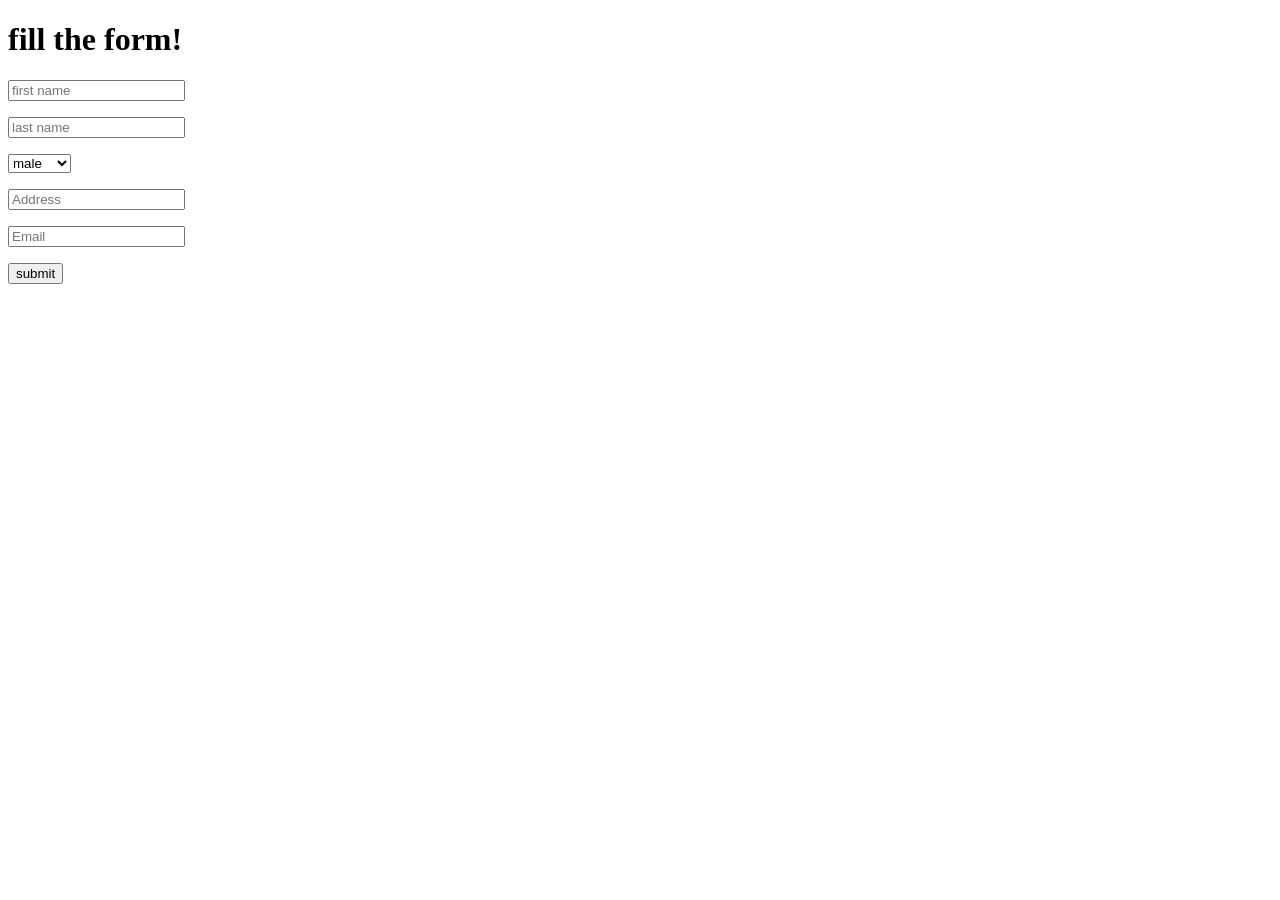
==== home.html @ 34be133c "Add files via upload" ====
<!DOCTYPE html>
<html lang="en">
<head>
    <meta charset="UTF-8">
    <meta name="viewport" content="width=device-width, initial-scale=1.0">
    <title>myweb</title>
    <link rel="stylesheet" href="home.css">
</head>
<body>
    <h1>fill the form!</h1>
    <div class="box">

        <p><input type="text" placeholder="first name"></p>

        <p><input type="text" placeholder="last name"></p>

    
        <p><select><option value="male">male</option><option value="female">female</option></select></p>

        <p><input type="text" placeholder="Address"></p>

        <p><input type="text" placeholder="Email"></p>

        <button>submit</button>

    </div>
</body>
</html>
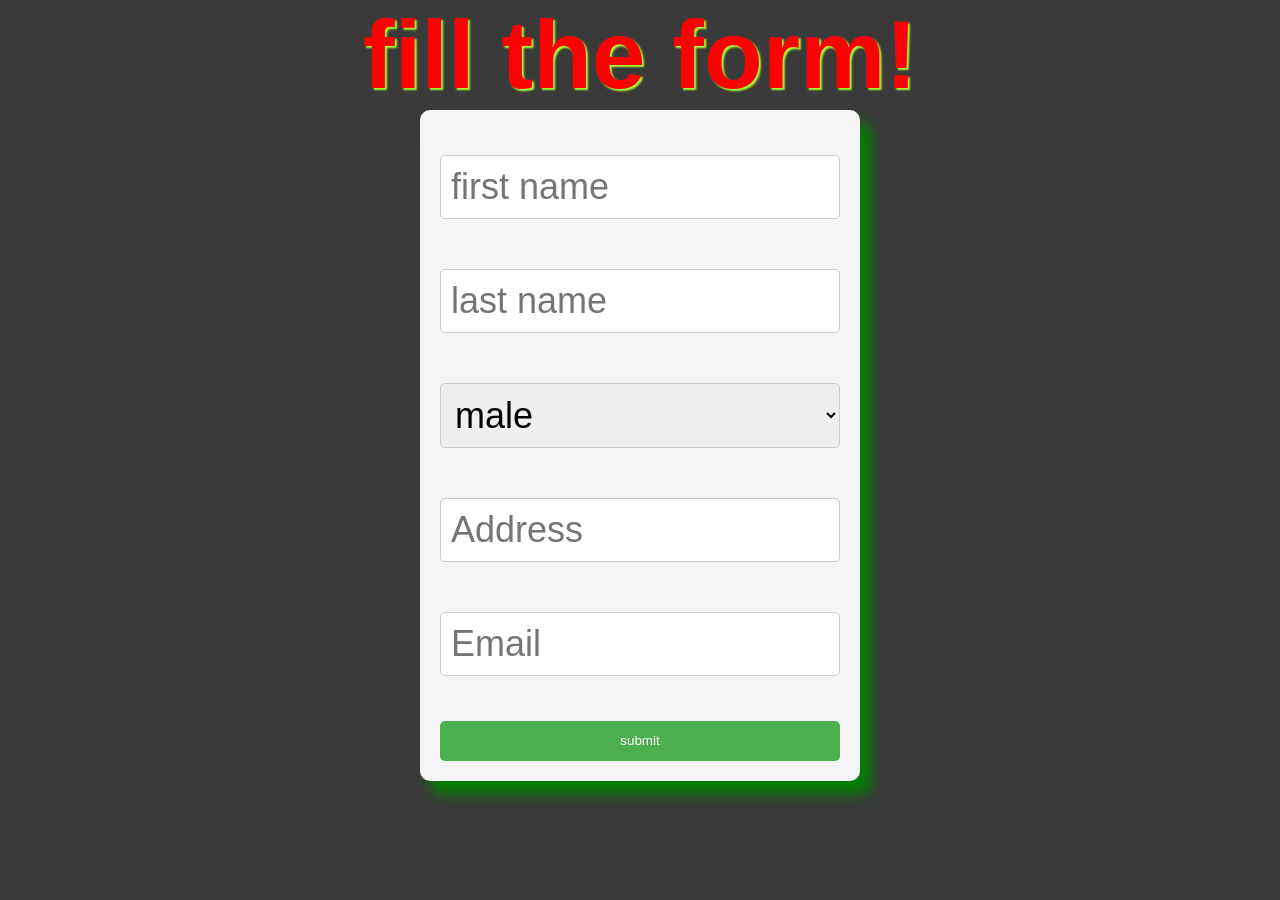
==== commit 6b50de4c: "Update home.html" ====
--- a/home.html
+++ b/home.html
@@ -5,6 +5,52 @@
     <meta name="viewport" content="width=device-width, initial-scale=1.0">
     <title>myweb</title>
     <link rel="stylesheet" href="home.css">
+    <style>
+        /* Add CSS styles for responsiveness */
+        body {
+            font-family: Arial, sans-serif;
+            margin: 0;
+            padding: 0;
+        }
+        
+        .box {
+            max-width: 400px; /* Adjust max-width as needed */
+            margin: auto;
+            padding: 20px;
+            background-color: #f4f4f4;
+            border-radius: 10px;
+        }
+        
+        input[type="text"], select {
+            width: 100%;
+            padding: 10px;
+            margin: 5px 0;
+            box-sizing: border-box;
+            border: 1px solid #ccc;
+            border-radius: 5px;
+        }
+        
+        button {
+            width: 100%;
+            padding: 10px;
+            background-color: #4CAF50;
+            color: white;
+            border: none;
+            border-radius: 5px;
+            cursor: pointer;
+        }
+        
+        button:hover {
+            background-color: #45a049;
+        }
+        
+        @media screen and (max-width: 600px) {
+            /* Adjust styles for screens smaller than 600px width */
+            .box {
+                max-width: 90%; /* Adjust max-width for smaller screens */
+            }
+        }
+    </style>
 </head>
 <body>
     <h1>fill the form!</h1>
@@ -25,4 +71,4 @@
 
     </div>
 </body>
-</html>+</html>
--- a/home.css
+++ b/home.css
@@ -0,0 +1,55 @@
+*{
+    margin: 0%;
+    padding: 0%;
+}
+
+body{
+    background-color: rgba(0, 0, 0, 0.774);
+    opacity: 2.0;
+    text-align: center;
+    font-size: 36pt;
+}
+
+h1{
+    font-weight: bold;
+    color: red;
+    text-shadow: 2px 2px 2px greenyellow;
+}
+
+.box{
+    max-width: 500px;
+    padding: 80px;
+    background-color: silver;
+    align-items: center;
+    box-shadow: 8pt 10pt 10pt green;
+    margin-left: 30%;
+}
+
+input[type=text]{
+    padding: 14px 18px;
+    width: 100%;
+    font-size: 36px;
+}
+
+p{
+    padding: 20px 0px;
+}
+
+select{
+    width: 100%;
+    padding: 14px 18px;
+    font-size: 36px;
+}
+
+button{
+    color: black;
+    width: 7em;
+    height: 3em;
+    background-color: blue;
+}
+
+ @media screen and (max-width: 600px) {
+            /* Adjust styles for screens smaller than 600px width */
+            .box {
+                max-width: 90%; /* Adjust max-width for smaller screens */
+            }
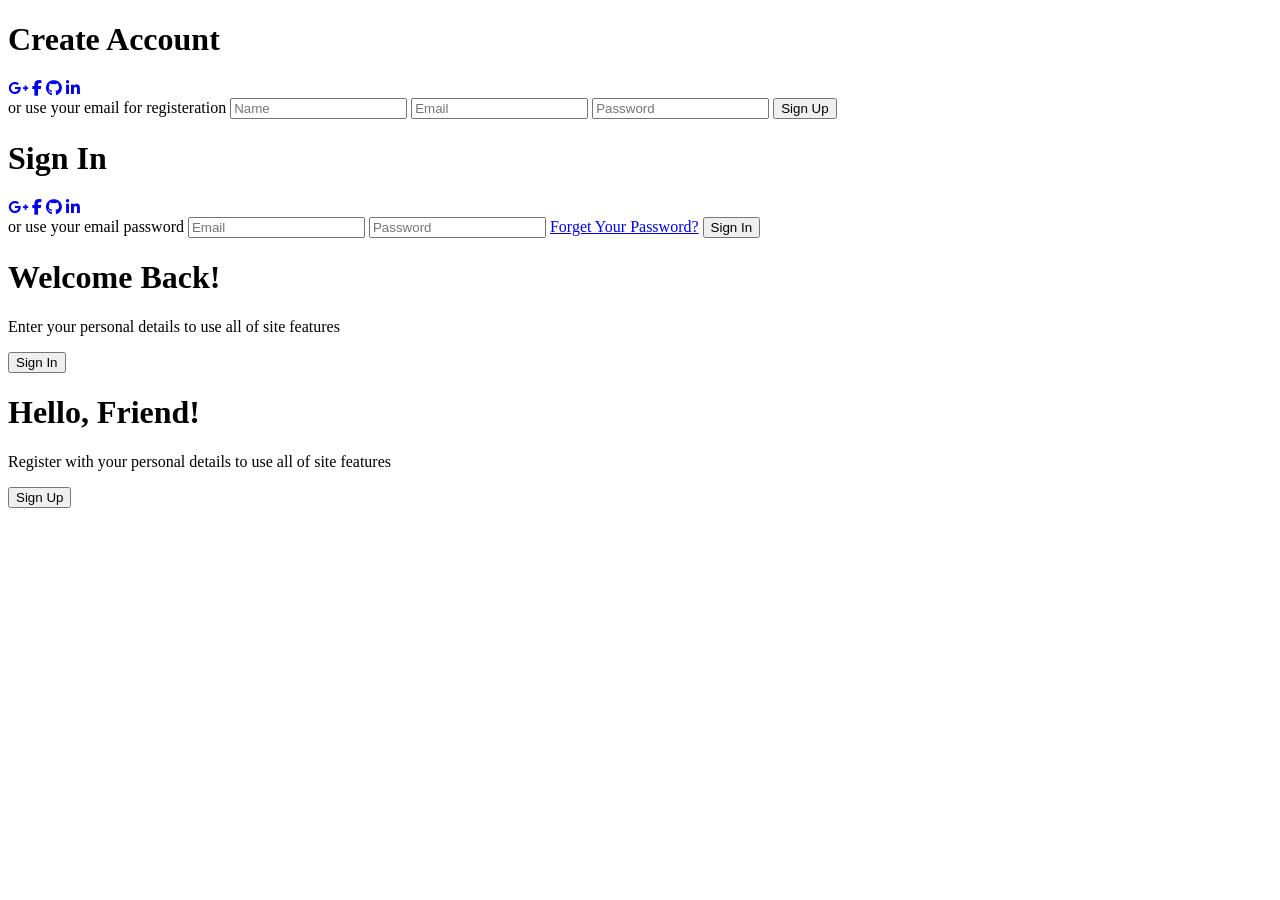
==== commit f4b94a7c: "Update home.html" ====
--- a/home.html
+++ b/home.html
@@ -1,74 +1,66 @@
 <!DOCTYPE html>
 <html lang="en">
+
 <head>
     <meta charset="UTF-8">
     <meta name="viewport" content="width=device-width, initial-scale=1.0">
-    <title>myweb</title>
-    <link rel="stylesheet" href="home.css">
-    <style>
-        /* Add CSS styles for responsiveness */
-        body {
-            font-family: Arial, sans-serif;
-            margin: 0;
-            padding: 0;
-        }
-        
-        .box {
-            max-width: 400px; /* Adjust max-width as needed */
-            margin: auto;
-            padding: 20px;
-            background-color: #f4f4f4;
-            border-radius: 10px;
-        }
-        
-        input[type="text"], select {
-            width: 100%;
-            padding: 10px;
-            margin: 5px 0;
-            box-sizing: border-box;
-            border: 1px solid #ccc;
-            border-radius: 5px;
-        }
-        
-        button {
-            width: 100%;
-            padding: 10px;
-            background-color: #4CAF50;
-            color: white;
-            border: none;
-            border-radius: 5px;
-            cursor: pointer;
-        }
-        
-        button:hover {
-            background-color: #45a049;
-        }
-        
-        @media screen and (max-width: 600px) {
-            /* Adjust styles for screens smaller than 600px width */
-            .box {
-                max-width: 90%; /* Adjust max-width for smaller screens */
-            }
-        }
-    </style>
+    <link rel="stylesheet" href="https://cdnjs.cloudflare.com/ajax/libs/font-awesome/6.4.2/css/all.min.css">
+    <link rel="stylesheet" href="style.css">
+    <title>Modern Login Page</title>
 </head>
+
 <body>
-    <h1>fill the form!</h1>
-    <div class="box">
 
-        <p><input type="text" placeholder="first name"></p>
+    <div class="container" id="container">
+        <div class="form-container sign-up">
+            <form>
+                <h1>Create Account</h1>
+                <div class="social-icons">
+                    <a href="#" class="icon"><i class="fa-brands fa-google-plus-g"></i></a>
+                    <a href="#" class="icon"><i class="fa-brands fa-facebook-f"></i></a>
+                    <a href="#" class="icon"><i class="fa-brands fa-github"></i></a>
+                    <a href="#" class="icon"><i class="fa-brands fa-linkedin-in"></i></a>
+                </div>
+                <span>or use your email for registeration</span>
+                <input type="text" placeholder="Name">
+                <input type="email" placeholder="Email">
+                <input type="password" placeholder="Password">
+                <button>Sign Up</button>
+            </form>
+        </div>
+        <div class="form-container sign-in">
+            <form>
+                <h1>Sign In</h1>
+                <div class="social-icons">
+                    <a href="#" class="icon"><i class="fa-brands fa-google-plus-g"></i></a>
+                    <a href="#" class="icon"><i class="fa-brands fa-facebook-f"></i></a>
+                    <a href="#" class="icon"><i class="fa-brands fa-github"></i></a>
+                    <a href="#" class="icon"><i class="fa-brands fa-linkedin-in"></i></a>
+                </div>
+                <span>or use your email password</span>
+                <input type="email" placeholder="Email">
+                <input type="password" placeholder="Password">
+                <a href="#">Forget Your Password?</a>
+                <button>Sign In</button>
+            </form>
+        </div>
+        <div class="toggle-container">
+            <div class="toggle">
+                <div class="toggle-panel toggle-left">
+                    <h1>Welcome Back!</h1>
+                    <p>Enter your personal details to use all of site features</p>
+                    <button class="hidden" id="login">Sign In</button>
+                </div>
+                <div class="toggle-panel toggle-right">
+                    <h1>Hello, Friend!</h1>
+                    <p>Register with your personal details to use all of site features</p>
+                    <button class="hidden" id="register">Sign Up</button>
+                </div>
+            </div>
+        </div>
+    </div>
 
-        <p><input type="text" placeholder="last name"></p>
+    <script src="script.js"></script>
+</body>
 
-    
-        <p><select><option value="male">male</option><option value="female">female</option></select></p>
-
-        <p><input type="text" placeholder="Address"></p>
-
-        <p><input type="text" placeholder="Email"></p>
-
-        <button>submit</button>
-
-    </div>
-</body>
 </html>
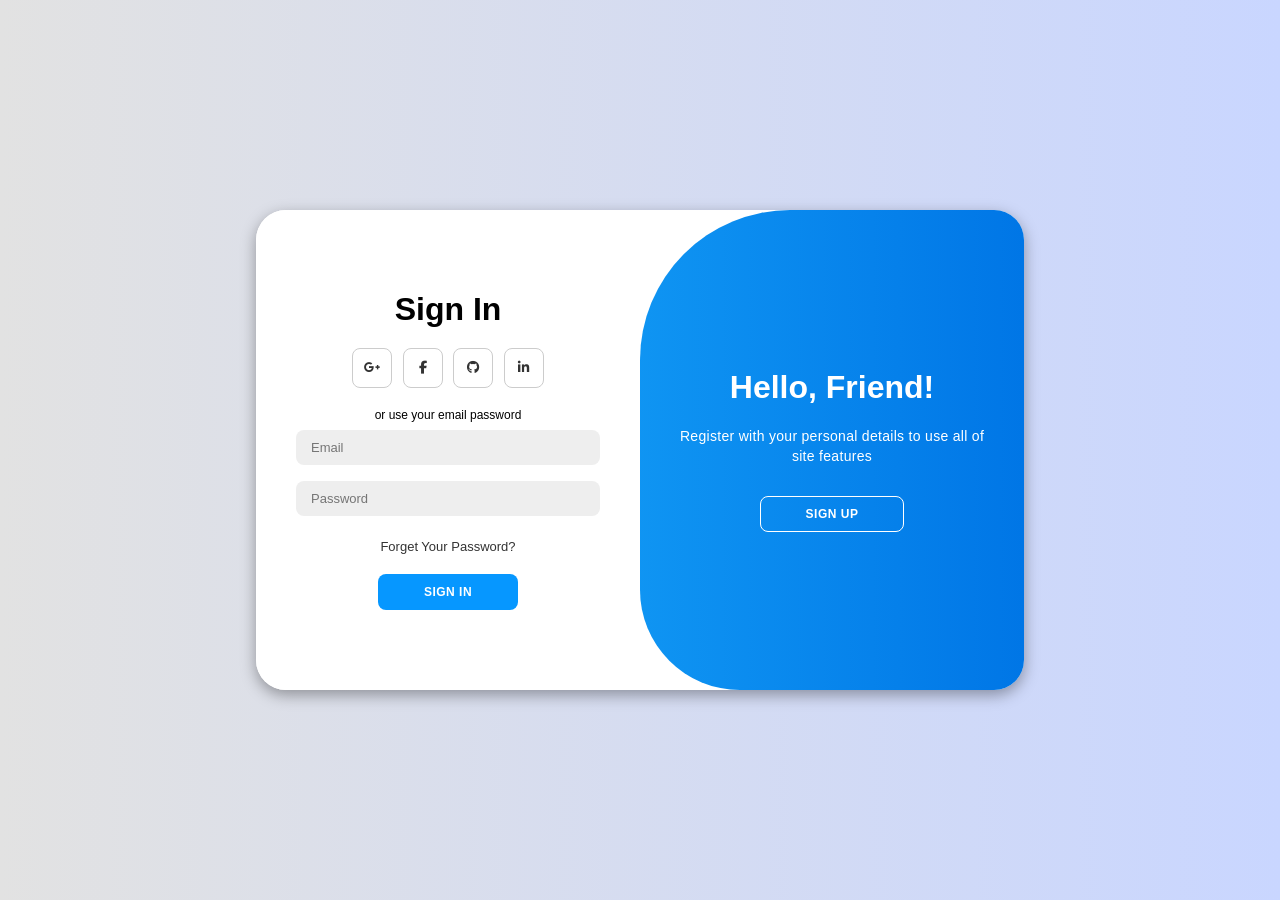
==== commit 5e17335d: "Update home.html" ====
--- a/home.html
+++ b/home.html
@@ -5,7 +5,7 @@
     <meta charset="UTF-8">
     <meta name="viewport" content="width=device-width, initial-scale=1.0">
     <link rel="stylesheet" href="https://cdnjs.cloudflare.com/ajax/libs/font-awesome/6.4.2/css/all.min.css">
-    <link rel="stylesheet" href="style.css">
+    <link rel="stylesheet" href="home.css">
     <title>Modern Login Page</title>
 </head>
 
--- a/home.css
+++ b/home.css
@@ -0,0 +1,210 @@
+@import url('https://fonts.googleapis.com/css2?family=Montserrat:wght@300;400;500;600;700&display=swap');
+
+*{
+    margin: 0;
+    padding: 0;
+    box-sizing: border-box;
+    font-family: 'Montserrat', sans-serif;
+}
+
+body{
+    background-color: #c9d6ff;
+    background: linear-gradient(to right, #e2e2e2, #c9d6ff);
+    display: flex;
+    align-items: center;
+    justify-content: center;
+    flex-direction: column;
+    height: 100vh;
+}
+
+.container{
+    background-color: #fff;
+    border-radius: 30px;
+    box-shadow: 0 5px 15px rgba(0, 0, 0, 0.35);
+    position: relative;
+    overflow: hidden;
+    width: 768px;
+    max-width: 100%;
+    min-height: 480px;
+}
+
+.container p{
+    font-size: 14px;
+    line-height: 20px;
+    letter-spacing: 0.3px;
+    margin: 20px 0;
+}
+
+.container span{
+    font-size: 12px;
+}
+
+.container a{
+    color: #333;
+    font-size: 13px;
+    text-decoration: none;
+    margin: 15px 0 10px;
+}
+
+.container button{
+    background-color: #0697ff;
+    color: #fff;
+    font-size: 12px;
+    padding: 10px 45px;
+    border: 1px solid transparent;
+    border-radius: 8px;
+    font-weight: 600;
+    letter-spacing: 0.5px;
+    text-transform: uppercase;
+    margin-top: 10px;
+    cursor: pointer;
+}
+
+.container button.hidden{
+    background-color: transparent;
+    border-color: #fff;
+}
+
+.container form{
+    background-color: #fff;
+    display: flex;
+    align-items: center;
+    justify-content: center;
+    flex-direction: column;
+    padding: 0 40px;
+    height: 100%;
+}
+
+.container input{
+    background-color: #eee;
+    border: none;
+    margin: 8px 0;
+    padding: 10px 15px;
+    font-size: 13px;
+    border-radius: 8px;
+    width: 100%;
+    outline: none;
+}
+
+.form-container{
+    position: absolute;
+    top: 0;
+    height: 100%;
+    transition: all 0.6s ease-in-out;
+}
+
+.sign-in{
+    left: 0;
+    width: 50%;
+    z-index: 2;
+}
+
+.container.active .sign-in{
+    transform: translateX(100%);
+}
+
+.sign-up{
+    left: 0;
+    width: 50%;
+    opacity: 0;
+    z-index: 1;
+}
+
+.container.active .sign-up{
+    transform: translateX(100%);
+    opacity: 1;
+    z-index: 5;
+    animation: move 0.6s;
+}
+
+@keyframes move{
+    0%, 49.99%{
+        opacity: 0;
+        z-index: 1;
+    }
+    50%, 100%{
+        opacity: 1;
+        z-index: 5;
+    }
+}
+
+.social-icons{
+    margin: 20px 0;
+}
+
+.social-icons a{
+    border: 1px solid #ccc;
+    border-radius: 20%;
+    display: inline-flex;
+    justify-content: center;
+    align-items: center;
+    margin: 0 3px;
+    width: 40px;
+    height: 40px;
+}
+
+.toggle-container{
+    position: absolute;
+    top: 0;
+    left: 50%;
+    width: 50%;
+    height: 100%;
+    overflow: hidden;
+    transition: all 0.6s ease-in-out;
+    border-radius: 150px 0 0 100px;
+    z-index: 1000;
+}
+
+.container.active .toggle-container{
+    transform: translateX(-100%);
+    border-radius: 0 150px 100px 0;
+}
+
+.toggle{
+    background-color: #0697ff;
+    height: 100%;
+    background: linear-gradient(to right, #1eb3ff, #0076e6);
+    color: #fff;
+    position: relative;
+    left: -100%;
+    height: 100%;
+    width: 200%;
+    transform: translateX(0);
+    transition: all 0.6s ease-in-out;
+}
+
+.container.active .toggle{
+    transform: translateX(50%);
+}
+
+.toggle-panel{
+    position: absolute;
+    width: 50%;
+    height: 100%;
+    display: flex;
+    align-items: center;
+    justify-content: center;
+    flex-direction: column;
+    padding: 0 30px;
+    text-align: center;
+    top: 0;
+    transform: translateX(0);
+    transition: all 0.6s ease-in-out;
+}
+
+.toggle-left{
+    transform: translateX(-200%);
+}
+
+.container.active .toggle-left{
+    transform: translateX(0);
+}
+
+.toggle-right{
+    right: 0;
+    transform: translateX(0);
+}
+
+.container.active .toggle-right{
+    transform: translateX(200%);
+}
